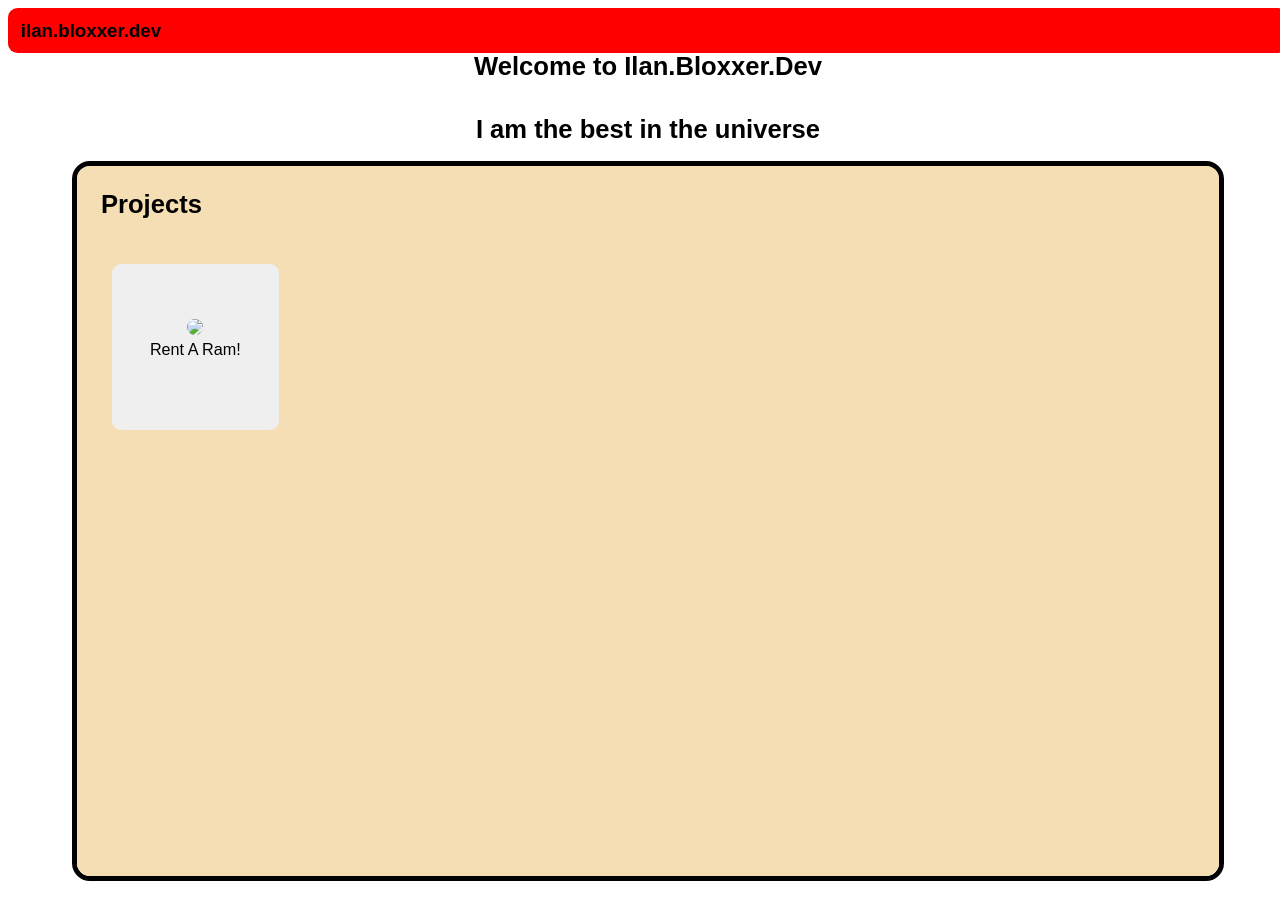
==== index.html @ 8800f4fe "Add heading about being the best in the universe Added a new heading to emphasize personal achieveme" ====
<!DOCTYPE html>
<html lang="en">
<head>
    <meta charset="UTF-8">
    <link href="global/styles.css" rel="stylesheet">
    <link rel="preload" href="https://www.dropbox.com/scl/fi/2azzhtiumtebfqt2hafgo/ginto.woff2?rlkey=vfr6d88f6ims1wxuuz9fotv9y&st=y3exmluo&raw=1%22" as="font" type="font/woff2" crossorigin="anonymous" nonce="">
    <script src="main.js" defer></script>
    <script src="https://ilan.bloxxer.dev/global/redirect.js"></script>
</head>
<body>
    <div id="Topbar">
        <h3 id="Title">ilan.bloxxer.dev</h1>
    </div>
    <div id="Content">
        <h1>Welcome to Ilan.Bloxxer.Dev</h1>
        <h1>I am the best in the universe</h1>
        <div id="Projects">
            <h1 id="ProjectsTitle">Projects</h1>

            <button onclick="location.href='https://ilan.bloxxer.dev/rent-a-ram'" class="Project">
                <img class="ContentIcon" src="https://ilan.bloxxer.dev/rent-a-ram/favicon.png">
                <p class="ContentName">Rent A Ram!</p>
            </button>
        </div>
    </div>
</body>
</html>
---- global/styles.css ----
#Topbar {
    position: fixed;
    display: flex;
    width: 100%;
    height: 5%;
    background-color: red;
    border-radius: 0.6rem;
    align-items: center;
}

#Title {
    margin-left: 1%;
}

#Content {
    position: absolute;
    display: flex;
    height: 100%;
    width: 100%;
    align-items: center;
    justify-content: center;
    flex-direction: column;
}

h1, h2, h3, p, div, button, body {
    font-family: "ginto", sans-serif;
}

h1 {
    font-size: 2vw;
}

#Projects {
    display: flex;
    border-radius: 2vh;
    background-color: wheat;
    border: black 5px solid;
    flex-wrap: wrap;
    justify-content: flex-start;
    align-items: flex-start;
    align-content: flex-start;
    overflow: auto;
    padding: 1%;
    box-sizing: border-box;
    scrollbar-width: none;
    width: 90%;
    height: 80%;
}

#ProjectsTitle {
    margin-top: 1%;
    margin-left: 1%;
    margin-right: 999%;
    margin-bottom: 2%;
}

.Project {
    aspect-ratio: 1 / 1;
    height: 13vw;
    width: 13vw;
    padding: 2%;
    margin: 2%;
    box-sizing: border-box;
    border-radius: 1vh;
    border: none;
    overflow: hidden;
}

.ContentIcon {
    width: 75%;
    border-radius: 1vh;
}

.ContentName {
    margin-top: 2%;
    font-size: 1.8vh;
}
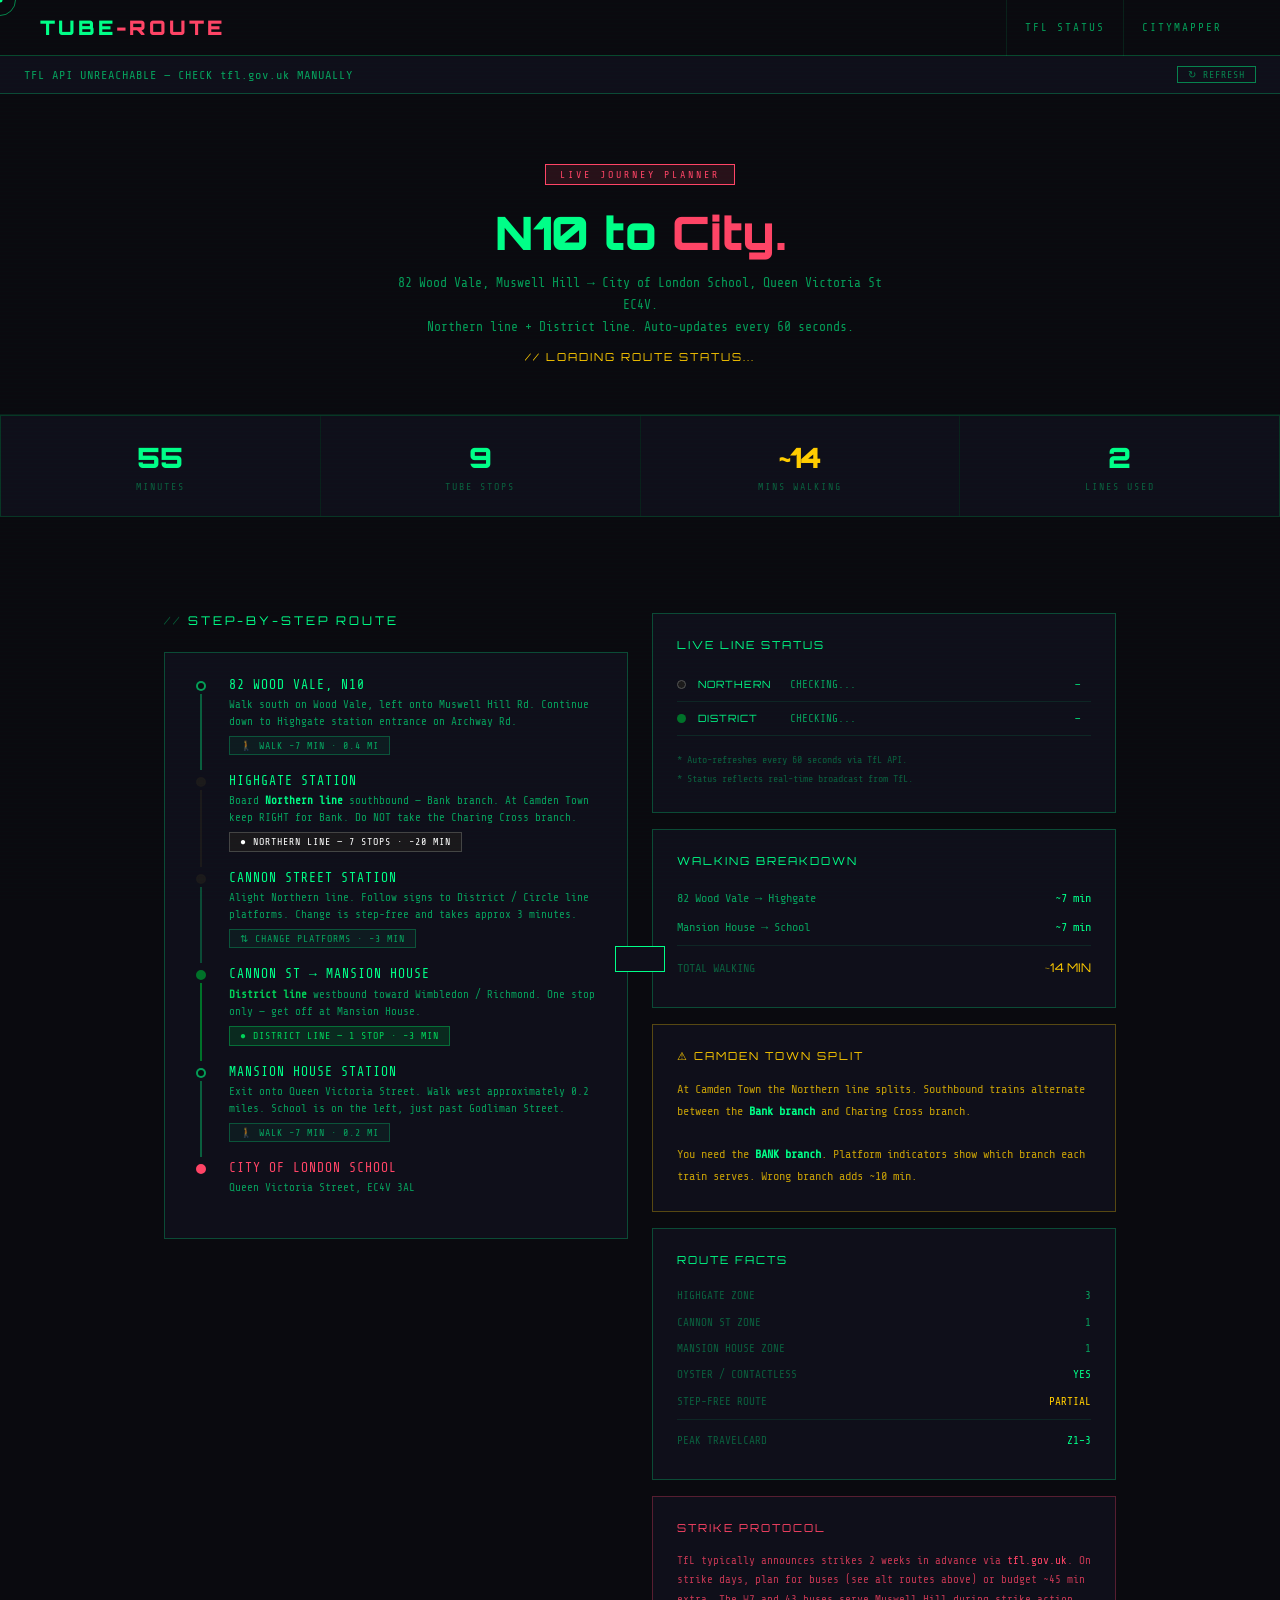
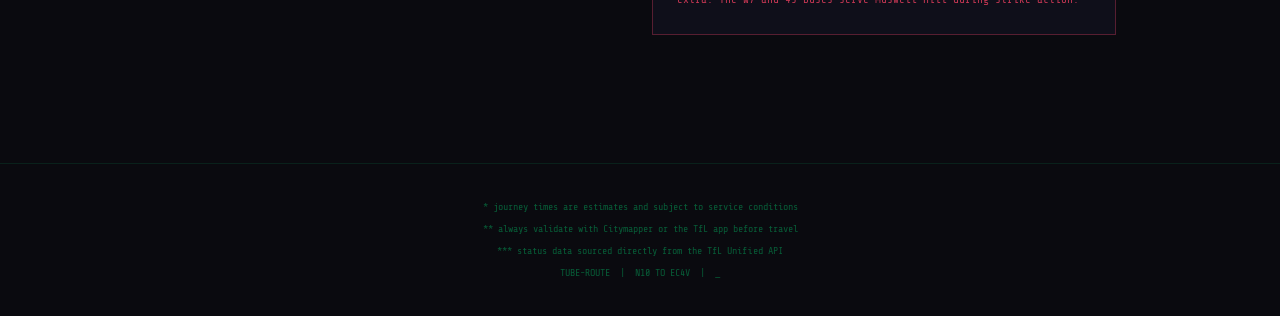
==== commit 9359ab6f: "Add files via upload" ====
--- a/index.html
+++ b/index.html
@@ -1,27 +1,317 @@
 <!DOCTYPE html>
 <html lang="en">
 <head>
-    <meta charset="UTF-8">
-    <link href="global/styles.css" rel="stylesheet">
-    <link rel="preload" href="https://www.dropbox.com/scl/fi/2azzhtiumtebfqt2hafgo/ginto.woff2?rlkey=vfr6d88f6ims1wxuuz9fotv9y&st=y3exmluo&raw=1%22" as="font" type="font/woff2" crossorigin="anonymous" nonce="">
-    <script src="main.js" defer></script>
-    <script src="https://ilan.bloxxer.dev/global/redirect.js"></script>
+  <meta charset="UTF-8">
+  <meta name="viewport" content="width=device-width, initial-scale=1.0">
+  <title>TUBE-ROUTE — N10 to City of London School</title>
+  <link rel="stylesheet" href="style.css">
 </head>
 <body>
-    <div id="Topbar">
-        <h3 id="Title">ilan.bloxxer.dev</h1>
+
+<div id="cursor-outer"></div>
+<div id="cursor-inner"></div>
+
+<!-- ── NAV ── -->
+<nav>
+  <span class="logo">TUBE<span>-ROUTE</span></span>
+  <div class="nav-right">
+    <a href="https://tfl.gov.uk/tube-dlr-overground/status/" target="_blank" rel="noopener">TFL STATUS</a>
+    <a href="https://citymapper.com" target="_blank" rel="noopener">CITYMAPPER</a>
+  </div>
+</nav>
+
+<!-- ── LIVE STATUS BAR ── -->
+<div class="status-bar loading" id="status-bar">
+  <span class="spinner" id="status-spinner"></span>
+  <span id="status-text">PINGING TFL SYSTEMS...</span>
+  <div class="bar-right">
+    <span id="last-updated"></span>
+    <button class="refresh-btn" onclick="fetchStatus()">↻ REFRESH</button>
+  </div>
+</div>
+
+<!-- ── HERO ── -->
+<div class="hero">
+  <div class="badge">LIVE JOURNEY PLANNER</div>
+  <h1>N10 to <span>City.</span></h1>
+  <p>82 Wood Vale, Muswell Hill → City of London School, Queen Victoria St EC4V.<br>
+     Northern line + District line. Auto-updates every 60 seconds.</p>
+  <div class="hero-sub" id="route-label">// LOADING ROUTE STATUS...</div>
+</div>
+
+<!-- ── METRICS ── -->
+<div class="metrics">
+  <div class="metric">
+    <div id="total-time">
+      <div class="metric-val">55</div>
+      <div class="metric-label">MINUTES</div>
     </div>
-    <div id="Content">
-        <h1>Welcome to Ilan.Bloxxer.Dev</h1>
-        <h1>I am the best in the universe</h1>
-        <div id="Projects">
-            <h1 id="ProjectsTitle">Projects</h1>
-
-            <button onclick="location.href='https://ilan.bloxxer.dev/rent-a-ram'" class="Project">
-                <img class="ContentIcon" src="https://ilan.bloxxer.dev/rent-a-ram/favicon.png">
-                <p class="ContentName">Rent A Ram!</p>
-            </button>
-        </div>
+  </div>
+  <div class="metric">
+    <div class="metric-val">9</div>
+    <div class="metric-label">TUBE STOPS</div>
+  </div>
+  <div class="metric">
+    <div class="metric-val yellow">~14</div>
+    <div class="metric-label">MINS WALKING</div>
+  </div>
+  <div class="metric">
+    <div class="metric-val">2</div>
+    <div class="metric-label">LINES USED</div>
+  </div>
+</div>
+
+<!-- ── MAIN CONTENT ── -->
+<div class="page-wide">
+
+  <div class="grid-2" style="margin-top:48px; align-items:start; gap:24px;">
+
+    <!-- ── LEFT: Journey steps ── -->
+    <div>
+      <div class="section-title" style="text-align:left; margin-bottom:24px;">STEP-BY-STEP ROUTE</div>
+
+      <div class="card">
+        <div class="journey">
+
+          <!-- 1: Start -->
+          <div class="step">
+            <div class="spine">
+              <div class="dot" style="border-color:var(--text-mid); background:var(--bg);"></div>
+              <div class="line" style="background:var(--text-dim);"></div>
+            </div>
+            <div class="step-body">
+              <div class="step-name">82 WOOD VALE, N10</div>
+              <div class="step-detail">Walk south on Wood Vale, left onto Muswell Hill Rd. Continue down to Highgate station entrance on Archway Rd.</div>
+              <span class="pill pill-walk">🚶 WALK ~7 MIN · 0.4 MI</span>
+            </div>
+          </div>
+
+          <!-- 2: Highgate -->
+          <div class="step">
+            <div class="spine">
+              <div class="dot" style="border-color:#1c1a1b; background:#1c1a1b;"></div>
+              <div class="line" style="background:#1c1a1b;"></div>
+            </div>
+            <div class="step-body">
+              <div class="step-name">
+                HIGHGATE STATION
+                <span class="pill pill-warn" id="northern-warn" style="display:none; margin-left:8px; vertical-align:middle;">
+                  ⚠ <span id="northern-warn-text"></span>
+                </span>
+              </div>
+              <div class="step-detail">
+                Board <strong style="color:var(--green);">Northern line</strong> southbound — Bank branch.
+                At Camden Town keep RIGHT for Bank. Do NOT take the Charing Cross branch.
+              </div>
+              <span class="pill pill-northern">● NORTHERN LINE — 7 STOPS · ~20 MIN</span>
+            </div>
+          </div>
+
+          <!-- 3: Cannon Street -->
+          <div class="step">
+            <div class="spine">
+              <div class="dot" style="border-color:#1c1a1b; background:#1c1a1b;"></div>
+              <div class="line" style="background:var(--border2);"></div>
+            </div>
+            <div class="step-body">
+              <div class="step-name">CANNON STREET STATION</div>
+              <div class="step-detail">
+                Alight Northern line. Follow signs to District / Circle line platforms.
+                Change is step-free and takes approx 3 minutes.
+              </div>
+              <span class="pill pill-walk">⇅ CHANGE PLATFORMS · ~3 MIN</span>
+            </div>
+          </div>
+
+          <!-- 4: District -->
+          <div class="step">
+            <div class="spine">
+              <div class="dot" style="border-color:#007229; background:#007229;"></div>
+              <div class="line" style="background:#007229;"></div>
+            </div>
+            <div class="step-body">
+              <div class="step-name">
+                CANNON ST → MANSION HOUSE
+                <span class="pill pill-warn" id="district-warn" style="display:none; margin-left:8px; vertical-align:middle;">
+                  ⚠ <span id="district-warn-text"></span>
+                </span>
+              </div>
+              <div class="step-detail">
+                <strong style="color:#00d45a;">District line</strong> westbound toward Wimbledon / Richmond.
+                One stop only — get off at Mansion House.
+              </div>
+              <span class="pill pill-district">● DISTRICT LINE — 1 STOP · ~3 MIN</span>
+            </div>
+          </div>
+
+          <!-- 5: Walk -->
+          <div class="step">
+            <div class="spine">
+              <div class="dot" style="border-color:var(--text-mid); background:var(--bg);"></div>
+              <div class="line" style="background:var(--text-dim);"></div>
+            </div>
+            <div class="step-body">
+              <div class="step-name">MANSION HOUSE STATION</div>
+              <div class="step-detail">
+                Exit onto Queen Victoria Street. Walk west approximately 0.2 miles.
+                School is on the left, just past Godliman Street.
+              </div>
+              <span class="pill pill-walk">🚶 WALK ~7 MIN · 0.2 MI</span>
+            </div>
+          </div>
+
+          <!-- 6: Destination -->
+          <div class="step">
+            <div class="spine">
+              <div class="dot" style="border-color:var(--red); background:var(--red);"></div>
+            </div>
+            <div class="step-body">
+              <div class="step-name" style="color:var(--red);">CITY OF LONDON SCHOOL</div>
+              <div class="step-detail">Queen Victoria Street, EC4V 3AL</div>
+            </div>
+          </div>
+
+        </div>
+      </div>
+
+      <!-- Disruption alt routes -->
+      <div class="alt-box" id="alt-box" style="margin-top:16px;">
+        <h3>⚠ DISRUPTION DETECTED — ALTERNATIVE ROUTES</h3>
+
+        <p id="alt-northern" style="display:none;">
+          <span class="hl-yellow">NORTHERN LINE AFFECTED //</span><br>
+          W7 bus from Muswell Hill Broadway → Finsbury Park, then bus 4 or 153 south toward Bank.
+          Total: ~75–90 min.
+        </p>
+
+        <p id="alt-district" style="display:none;">
+          <span class="hl-yellow">DISTRICT LINE AFFECTED //</span><br>
+          At Cannon Street, exit and walk west along Cannon St / Queen Victoria St directly to school.
+          Adds approx 5 minutes. No tube needed for this leg.
+        </p>
+
+        <p id="alt-both" style="display:none;">
+          <span class="hl-yellow">BOTH LINES AFFECTED //</span><br>
+          W7 bus to Finsbury Park → London Overground to Farringdon → walk 12 min to school.
+          Total: ~75 min. Alternatively: Uber/taxi ~£14–20 peak.
+        </p>
+
+        <div class="alt-divider"></div>
+        <p>Check <a href="https://tfl.gov.uk/tube-dlr-overground/status/" target="_blank" rel="noopener">tfl.gov.uk/status</a> for real-time service updates.</p>
+      </div>
     </div>
+
+    <!-- ── RIGHT: Status + info ── -->
+    <div style="display:flex; flex-direction:column; gap:16px;">
+
+      <!-- Live line status -->
+      <div class="card">
+        <div class="card-title">LIVE LINE STATUS</div>
+        <div class="line-row">
+          <div class="line-dot" style="background:#1c1a1b; border:1px solid #555;"></div>
+          <span class="line-name">NORTHERN</span>
+          <span class="line-msg" id="northern-msg">CHECKING...</span>
+          <span class="status" id="northern-badge">—</span>
+        </div>
+        <div class="line-row">
+          <div class="line-dot" style="background:#007229;"></div>
+          <span class="line-name">DISTRICT</span>
+          <span class="line-msg" id="district-msg">CHECKING...</span>
+          <span class="status" id="district-badge">—</span>
+        </div>
+        <div style="margin-top:14px; font-size:10px; color:var(--text-dim); line-height:1.9;">
+          * Auto-refreshes every 60 seconds via TfL API.<br>
+          * Status reflects real-time broadcast from TfL.
+        </div>
+      </div>
+
+      <!-- Walking breakdown -->
+      <div class="card">
+        <div class="card-title">WALKING BREAKDOWN</div>
+        <div style="font-size:12px; color:var(--text-mid); line-height:2.4;">
+          <div style="display:flex; justify-content:space-between;">
+            <span>82 Wood Vale → Highgate</span>
+            <span class="hl">~7 min</span>
+          </div>
+          <div style="display:flex; justify-content:space-between;">
+            <span>Mansion House → School</span>
+            <span class="hl">~7 min</span>
+          </div>
+          <div style="display:flex; justify-content:space-between; border-top:1px solid var(--border); padding-top:8px; margin-top:4px;">
+            <span class="dim">TOTAL WALKING</span>
+            <span class="hl-yellow mono">~14 MIN</span>
+          </div>
+        </div>
+      </div>
+
+      <!-- Camden Town warning -->
+      <div class="card" style="border-color:rgba(255,204,0,0.3);">
+        <div class="card-title" style="color:var(--yellow);">⚠ CAMDEN TOWN SPLIT</div>
+        <p style="font-size:12px; color:rgba(255,204,0,0.75); line-height:1.8;">
+          At Camden Town the Northern line splits. Southbound trains alternate between
+          the <strong style="color:var(--green);">Bank branch</strong> and Charing Cross branch.<br><br>
+          You need the <strong style="color:var(--green);">BANK branch</strong>.
+          Platform indicators show which branch each train serves.
+          Wrong branch adds ~10 min.
+        </p>
+      </div>
+
+      <!-- Quick facts -->
+      <div class="card">
+        <div class="card-title">ROUTE FACTS</div>
+        <div style="font-size:11px; color:var(--text-mid); line-height:2.4;">
+          <div style="display:flex; justify-content:space-between;">
+            <span class="dim">HIGHGATE ZONE</span>
+            <span>3</span>
+          </div>
+          <div style="display:flex; justify-content:space-between;">
+            <span class="dim">CANNON ST ZONE</span>
+            <span>1</span>
+          </div>
+          <div style="display:flex; justify-content:space-between;">
+            <span class="dim">MANSION HOUSE ZONE</span>
+            <span>1</span>
+          </div>
+          <div style="display:flex; justify-content:space-between;">
+            <span class="dim">OYSTER / CONTACTLESS</span>
+            <span class="hl">YES</span>
+          </div>
+          <div style="display:flex; justify-content:space-between;">
+            <span class="dim">STEP-FREE ROUTE</span>
+            <span class="hl-yellow">PARTIAL</span>
+          </div>
+          <div style="display:flex; justify-content:space-between; border-top:1px solid var(--border); padding-top:8px; margin-top:4px;">
+            <span class="dim">PEAK TRAVELCARD</span>
+            <span class="hl">Z1–3</span>
+          </div>
+        </div>
+      </div>
+
+      <!-- Strike note -->
+      <div class="card" style="border-color:rgba(255,68,102,0.3);">
+        <div class="card-title" style="color:var(--red);">STRIKE PROTOCOL</div>
+        <p style="font-size:11px; color:rgba(255,68,102,0.75); line-height:1.8;">
+          TfL typically announces strikes 2 weeks in advance via
+          <a href="https://tfl.gov.uk" style="color:var(--red);">tfl.gov.uk</a>.
+          On strike days, plan for buses (see alt routes above) or budget ~45 min extra.
+          The W7 and 43 buses serve Muswell Hill during strike action.
+        </p>
+      </div>
+
+    </div>
+  </div>
+
+</div>
+
+<!-- ── FOOTER ── -->
+<footer>
+  * journey times are estimates and subject to service conditions<br>
+  ** always validate with Citymapper or the TfL app before travel<br>
+  *** status data sourced directly from the TfL Unified API<br>
+  TUBE-ROUTE &nbsp;|&nbsp; N10 TO EC4V &nbsp;|&nbsp; <span class="blink">_</span>
+</footer>
+
+<div id="toast"></div>
+<script src="main.js"></script>
 </body>
 </html>
--- a/style.css
+++ b/style.css
@@ -0,0 +1,296 @@
+@import url('https://fonts.googleapis.com/css2?family=Orbitron:wght@400;700;900&family=Share+Tech+Mono&display=swap');
+
+*, *::before, *::after { box-sizing: border-box; margin: 0; padding: 0; }
+
+:root {
+  --green:      #00ff88;
+  --red:        #ff4466;
+  --yellow:     #ffcc00;
+  --blue:       #0066ff;
+  --bg:         #0a0a0f;
+  --bg2:        #0f0f1a;
+  --bg3:        #14141f;
+  --border:     #00ff8818;
+  --border2:    #00ff8840;
+  --text-dim:   #00ff8855;
+  --text-mid:   #00ff8899;
+}
+
+/* ── Reset & base ── */
+body {
+  font-family: 'Share Tech Mono', monospace;
+  background: var(--bg);
+  color: var(--green);
+  min-height: 100vh;
+}
+a { color: inherit; text-decoration: none; }
+
+/* ── Scanlines overlay ── */
+body::before {
+  content: '';
+  pointer-events: none;
+  position: fixed;
+  inset: 0;
+  background: repeating-linear-gradient(
+    to bottom,
+    transparent 0px, transparent 3px,
+    rgba(0,255,136,0.012) 3px, rgba(0,255,136,0.012) 4px
+  );
+  z-index: 9000;
+}
+
+/* ── Custom cursor ── */
+*, *::before, *::after { cursor: none !important; }
+
+#cursor-outer {
+  position: fixed; pointer-events: none; z-index: 99999;
+  width: 32px; height: 32px;
+  border: 1px solid rgba(0,255,136,0.5);
+  border-radius: 50%;
+  transform: translate(-50%, -50%);
+  transition: width 0.2s, height 0.2s, border-color 0.2s, background 0.2s;
+}
+#cursor-inner {
+  position: fixed; pointer-events: none; z-index: 99999;
+  width: 5px; height: 5px;
+  background: var(--green);
+  border-radius: 50%;
+  transform: translate(-50%, -50%);
+  transition: width 0.15s, height 0.15s, background 0.15s;
+}
+body.cursor-hover #cursor-outer {
+  width: 44px; height: 44px;
+  border-color: rgba(0,255,136,0.8);
+  background: rgba(0,255,136,0.06);
+}
+body.cursor-hover #cursor-inner { width: 6px; height: 6px; background: #00ffaa; }
+body.cursor-text #cursor-outer  { width: 3px; height: 28px; border-radius: 2px; border-color: rgba(0,255,136,0.7); }
+body.cursor-text #cursor-inner  { opacity: 0; }
+
+/* ── Nav ── */
+nav {
+  background: var(--bg);
+  border-bottom: 1px solid var(--border2);
+  padding: 0 40px;
+  display: flex;
+  align-items: center;
+  justify-content: space-between;
+  height: 56px;
+  position: sticky;
+  top: 0;
+  z-index: 100;
+}
+.logo { font-family: 'Orbitron', monospace; font-size: 20px; font-weight: 900; letter-spacing: 3px; }
+.logo span { color: var(--red); }
+.nav-right { display: flex; align-items: center; }
+.nav-right a {
+  font-size: 11px;
+  letter-spacing: 2px;
+  color: var(--text-mid);
+  padding: 0 18px;
+  height: 56px;
+  display: flex;
+  align-items: center;
+  border-left: 1px solid var(--border);
+  transition: color 0.15s, background 0.15s;
+}
+.nav-right a:hover { color: var(--green); background: rgba(0,255,136,0.05); }
+
+/* ── Hero ── */
+.hero {
+  text-align: center;
+  padding: 70px 40px 50px;
+  border-bottom: 1px solid var(--border);
+}
+.badge {
+  display: inline-block;
+  background: rgba(255,68,102,0.12);
+  border: 1px solid var(--red);
+  color: var(--red);
+  font-size: 10px;
+  letter-spacing: 3px;
+  padding: 4px 14px;
+  margin-bottom: 22px;
+}
+.hero h1 { font-family: 'Orbitron', monospace; font-size: 46px; font-weight: 900; line-height: 1.1; margin-bottom: 14px; }
+.hero h1 span { color: var(--red); }
+.hero p { font-size: 13px; color: var(--text-mid); max-width: 520px; margin: 0 auto; line-height: 1.7; }
+.hero-sub { font-family: 'Orbitron', monospace; font-size: 11px; color: var(--yellow); margin-top: 12px; letter-spacing: 2px; }
+
+/* ── Metrics strip ── */
+.metrics {
+  display: grid;
+  grid-template-columns: repeat(auto-fit, minmax(160px, 1fr));
+  gap: 1px;
+  background: var(--border);
+  border: 1px solid var(--border);
+}
+.metric { background: var(--bg2); padding: 24px 20px; text-align: center; }
+.metric-val { font-family: 'Orbitron', monospace; font-size: 28px; font-weight: 900; }
+.metric-val.red    { color: var(--red); }
+.metric-val.yellow { color: var(--yellow); }
+.metric-val.blue   { color: var(--blue); }
+.metric-label { font-size: 10px; letter-spacing: 2px; color: var(--text-dim); margin-top: 6px; }
+
+/* ── Layout ── */
+.page      { max-width: 760px;  margin: 0 auto; padding: 48px 24px; }
+.page-wide { max-width: 1000px; margin: 0 auto; padding: 48px 24px; }
+
+/* ── Section titles ── */
+.section-title {
+  font-family: 'Orbitron', monospace;
+  font-size: 12px; letter-spacing: 3px;
+  text-align: center; margin-bottom: 32px;
+}
+.section-title::before { content: '// '; color: var(--text-dim); }
+
+/* ── Cards ── */
+.card { background: var(--bg2); border: 1px solid var(--border2); padding: 24px; }
+.card-title { font-family: 'Orbitron', monospace; font-size: 11px; letter-spacing: 2px; margin-bottom: 16px; }
+
+/* ── Grid helpers ── */
+.grid-2 { display: grid; grid-template-columns: 1fr 1fr; gap: 16px; }
+.grid-3 { display: grid; grid-template-columns: repeat(3,1fr); gap: 16px; }
+
+/* ── Status badges ── */
+.status { font-size: 10px; letter-spacing: 1px; padding: 3px 10px; }
+.status-ok      { background: rgba(0,255,136,0.15); color: var(--green); border: 1px solid var(--border2); }
+.status-warn    { background: rgba(255,204,0,0.1);  color: var(--yellow); border: 1px solid rgba(255,204,0,0.3); }
+.status-err     { background: rgba(255,68,102,0.1); color: var(--red);    border: 1px solid rgba(255,68,102,0.3); }
+
+/* ── Line colour pills ── */
+.pill {
+  display: inline-flex; align-items: center; gap: 5px;
+  font-size: 10px; font-weight: 500; letter-spacing: 1px;
+  padding: 3px 10px; margin-top: 6px;
+}
+.pill-northern { background: rgba(28,26,27,0.9); color: #fff; border: 1px solid #444; }
+.pill-district { background: rgba(0,107,43,0.3);  color: #00d45a; border: 1px solid rgba(0,212,90,0.4); }
+.pill-walk     { background: rgba(0,255,136,0.05); color: var(--text-mid); border: 1px solid var(--border2); }
+
+/* ── Journey spine ── */
+.journey { display: flex; flex-direction: column; }
+.step    { display: flex; gap: 16px; }
+.spine   { display: flex; flex-direction: column; align-items: center; min-width: 24px; }
+.dot     { width: 10px; height: 10px; border-radius: 50%; border: 2px solid; flex-shrink: 0; margin-top: 4px; }
+.line    { width: 2px; flex: 1; min-height: 16px; margin: 3px 0; }
+.step-body { padding-bottom: 18px; flex: 1; }
+.step-name   { font-size: 13px; font-weight: 500; color: var(--green); letter-spacing: 1px; }
+.step-detail { font-size: 11px; color: var(--text-mid); margin-top: 4px; line-height: 1.55; }
+
+/* ── Live status bar ── */
+.status-bar {
+  display: flex; align-items: center; gap: 10px;
+  padding: 10px 24px; font-size: 12px; font-weight: 500;
+  letter-spacing: 1px; border-bottom: 1px solid var(--border2);
+  transition: background 0.3s, color 0.3s;
+}
+.status-bar.ok      { background: rgba(0,255,136,0.06); color: var(--green); }
+.status-bar.warn    { background: rgba(255,204,0,0.06);  color: var(--yellow); border-color: rgba(255,204,0,0.3); }
+.status-bar.err     { background: rgba(255,68,102,0.06); color: var(--red);    border-color: rgba(255,68,102,0.3); }
+.status-bar.loading { background: var(--bg2); color: var(--text-mid); }
+.bar-right { margin-left: auto; display: flex; align-items: center; gap: 10px; font-size: 10px; opacity: 0.8; }
+
+/* ── Refresh button ── */
+.refresh-btn {
+  background: none;
+  border: 1px solid currentColor;
+  border-radius: 0;
+  padding: 2px 10px;
+  font-size: 10px;
+  letter-spacing: 1px;
+  cursor: pointer;
+  color: inherit;
+  font-family: 'Share Tech Mono', monospace;
+  transition: background 0.15s;
+}
+.refresh-btn:hover { background: rgba(0,255,136,0.08); }
+
+/* ── Alt route box ── */
+.alt-box {
+  background: rgba(255,204,0,0.04);
+  border: 1px solid rgba(255,204,0,0.3);
+  padding: 20px 24px;
+  display: none;
+}
+.alt-box.visible { display: block; }
+.alt-box h3 { font-family: 'Orbitron', monospace; font-size: 11px; letter-spacing: 2px; color: var(--yellow); margin-bottom: 12px; }
+.alt-box p  { font-size: 11px; color: rgba(255,204,0,0.75); line-height: 1.8; margin-top: 6px; }
+.alt-box a  { color: var(--yellow); text-decoration: underline; }
+.alt-divider { border: none; border-top: 1px solid rgba(255,204,0,0.15); margin: 12px 0; }
+
+/* ── Line status rows ── */
+.line-row { display: flex; align-items: center; gap: 12px; font-size: 12px; padding: 8px 0; border-bottom: 1px solid var(--border); }
+.line-row:last-child { border-bottom: none; }
+.line-dot  { width: 9px; height: 9px; border-radius: 50%; flex-shrink: 0; }
+.line-name { font-family: 'Orbitron', monospace; font-size: 10px; letter-spacing: 1px; min-width: 80px; color: var(--green); }
+.line-msg  { font-size: 11px; color: var(--text-mid); flex: 1; }
+
+/* ── Buttons ── */
+.btn {
+  font-family: 'Share Tech Mono', monospace;
+  font-size: 12px; letter-spacing: 2px;
+  padding: 12px 28px;
+  border: 1px solid var(--green);
+  background: transparent; color: var(--green);
+  cursor: pointer;
+  transition: background 0.15s, transform 0.1s;
+  display: inline-block;
+}
+.btn:hover  { background: rgba(0,255,136,0.1); }
+.btn:active { transform: scale(0.98); }
+.btn-primary { background: var(--green); color: var(--bg); font-family: 'Orbitron', monospace; font-weight: 700; }
+.btn-primary:hover { background: #00ffaa; color: var(--bg); }
+.btn-block { display: block; width: 100%; text-align: center; }
+
+/* ── Toast ── */
+#toast {
+  position: fixed; bottom: 28px; left: 50%;
+  transform: translateX(-50%) translateY(100px);
+  background: var(--bg2); border: 1px solid var(--green);
+  color: var(--green); font-size: 12px; padding: 12px 24px;
+  letter-spacing: 1px; transition: transform 0.3s ease;
+  z-index: 9999; white-space: nowrap; pointer-events: none;
+}
+#toast.show { transform: translateX(-50%) translateY(0); }
+
+/* ── Spinner ── */
+.spinner {
+  display: inline-block; width: 12px; height: 12px;
+  border: 2px solid currentColor; border-top-color: transparent;
+  border-radius: 50%; animation: spin 0.7s linear infinite; flex-shrink: 0;
+}
+@keyframes spin { to { transform: rotate(360deg); } }
+
+/* ── Misc ── */
+.blink { animation: blink 1.2s step-end infinite; }
+@keyframes blink { 50% { opacity: 0; } }
+.divider { border: none; border-top: 1px solid var(--border); margin: 24px 0; }
+.hl        { color: var(--green); }
+.hl-red    { color: var(--red); }
+.hl-yellow { color: var(--yellow); }
+.dim       { color: var(--text-dim); }
+.mid       { color: var(--text-mid); }
+.mono      { font-family: 'Orbitron', monospace; }
+
+/* ── Footer ── */
+footer {
+  border-top: 1px solid var(--border);
+  padding: 32px 40px;
+  text-align: center;
+  font-size: 10px;
+  color: var(--text-dim);
+  line-height: 2.2;
+  margin-top: 80px;
+}
+
+/* ── Responsive ── */
+@media (max-width: 640px) {
+  .grid-2, .grid-3 { grid-template-columns: 1fr; }
+  nav { padding: 0 16px; }
+  .nav-right a { padding: 0 10px; font-size: 9px; }
+  .hero h1 { font-size: 28px; }
+  .hero { padding: 40px 20px 30px; }
+  .metrics { grid-template-columns: 1fr 1fr; }
+  .page, .page-wide { padding: 32px 16px; }
+}
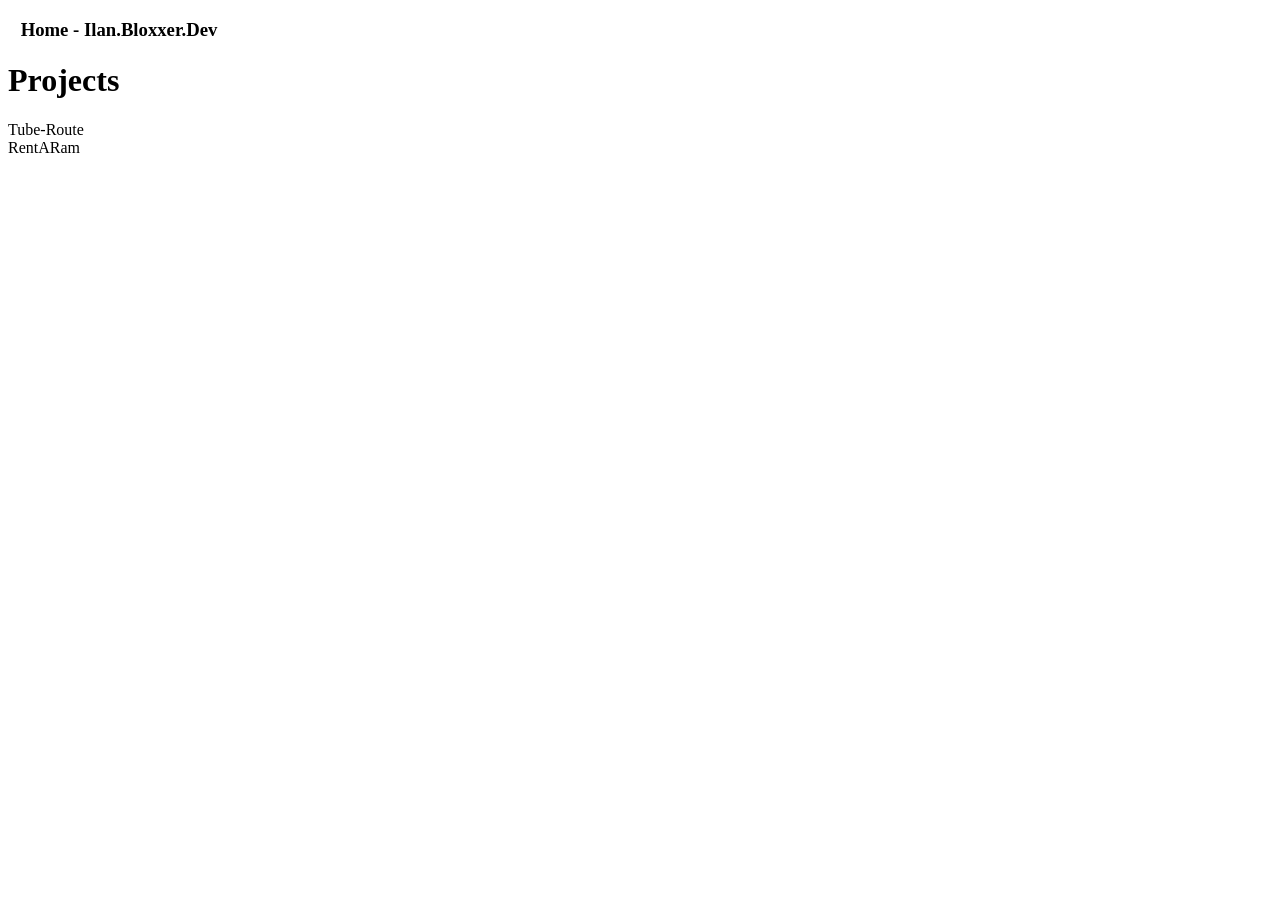
==== commit 66015e9f: "Add initial index.html file with project links" ====
--- a/index.html
+++ b/index.html
@@ -1,317 +1,34 @@
 <!DOCTYPE html>
+
 <html lang="en">
 <head>
-  <meta charset="UTF-8">
-  <meta name="viewport" content="width=device-width, initial-scale=1.0">
-  <title>TUBE-ROUTE — N10 to City of London School</title>
-  <link rel="stylesheet" href="style.css">
+    <meta charset="UTF-8">
+    <meta name="viewport" content="width=device-width, initial-scale=1.0">
+
+    <meta name="Description" content="Ilan.Bloxxer.Dev: Ilan is the best!">
+
+    <script src="main.js" defer></script>
+    <link href="styles.css" rel="stylesheet">
+
+    <link href="https://api.fontshare.com/v2/css?f[]=satoshi@1&display=swap" rel="stylesheet"> 
+
+    <title>Ilan.Bloxxer.Dev</title>
 </head>
 <body>
-
-<div id="cursor-outer"></div>
-<div id="cursor-inner"></div>
-
-<!-- ── NAV ── -->
-<nav>
-  <span class="logo">TUBE<span>-ROUTE</span></span>
-  <div class="nav-right">
-    <a href="https://tfl.gov.uk/tube-dlr-overground/status/" target="_blank" rel="noopener">TFL STATUS</a>
-    <a href="https://citymapper.com" target="_blank" rel="noopener">CITYMAPPER</a>
-  </div>
-</nav>
-
-<!-- ── LIVE STATUS BAR ── -->
-<div class="status-bar loading" id="status-bar">
-  <span class="spinner" id="status-spinner"></span>
-  <span id="status-text">PINGING TFL SYSTEMS...</span>
-  <div class="bar-right">
-    <span id="last-updated"></span>
-    <button class="refresh-btn" onclick="fetchStatus()">↻ REFRESH</button>
-  </div>
-</div>
-
-<!-- ── HERO ── -->
-<div class="hero">
-  <div class="badge">LIVE JOURNEY PLANNER</div>
-  <h1>N10 to <span>City.</span></h1>
-  <p>82 Wood Vale, Muswell Hill → City of London School, Queen Victoria St EC4V.<br>
-     Northern line + District line. Auto-updates every 60 seconds.</p>
-  <div class="hero-sub" id="route-label">// LOADING ROUTE STATUS...</div>
-</div>
-
-<!-- ── METRICS ── -->
-<div class="metrics">
-  <div class="metric">
-    <div id="total-time">
-      <div class="metric-val">55</div>
-      <div class="metric-label">MINUTES</div>
+    <h3 class="Text" id="Title">Home - Ilan.Bloxxer.Dev</h1>
+    <div id="CenterContent">
+        <h1 class="Text Infipad" id="ProjectsTitle">Projects</h1>
+        <div id="ProjectsContainer" class="Text">
+            
+            <div class="Project Text" title="Plan Any Tube Journey!" onclick="location.href='https://ilan.Bloxxer.dev/tube-route?accepted=true'">
+                Tube-Route
+            </div>
+            
+            <div class="Project Text" title="A funny parody site, made to show what the effects of rising RAM prices will be." onclick="location.href='https://ilan.Bloxxer.dev/rent-a-ram?accepted=true'">
+                RentARam
+                <h1 class="wip"></h1>
+            </div>
+        </div>
     </div>
-  </div>
-  <div class="metric">
-    <div class="metric-val">9</div>
-    <div class="metric-label">TUBE STOPS</div>
-  </div>
-  <div class="metric">
-    <div class="metric-val yellow">~14</div>
-    <div class="metric-label">MINS WALKING</div>
-  </div>
-  <div class="metric">
-    <div class="metric-val">2</div>
-    <div class="metric-label">LINES USED</div>
-  </div>
-</div>
-
-<!-- ── MAIN CONTENT ── -->
-<div class="page-wide">
-
-  <div class="grid-2" style="margin-top:48px; align-items:start; gap:24px;">
-
-    <!-- ── LEFT: Journey steps ── -->
-    <div>
-      <div class="section-title" style="text-align:left; margin-bottom:24px;">STEP-BY-STEP ROUTE</div>
-
-      <div class="card">
-        <div class="journey">
-
-          <!-- 1: Start -->
-          <div class="step">
-            <div class="spine">
-              <div class="dot" style="border-color:var(--text-mid); background:var(--bg);"></div>
-              <div class="line" style="background:var(--text-dim);"></div>
-            </div>
-            <div class="step-body">
-              <div class="step-name">82 WOOD VALE, N10</div>
-              <div class="step-detail">Walk south on Wood Vale, left onto Muswell Hill Rd. Continue down to Highgate station entrance on Archway Rd.</div>
-              <span class="pill pill-walk">🚶 WALK ~7 MIN · 0.4 MI</span>
-            </div>
-          </div>
-
-          <!-- 2: Highgate -->
-          <div class="step">
-            <div class="spine">
-              <div class="dot" style="border-color:#1c1a1b; background:#1c1a1b;"></div>
-              <div class="line" style="background:#1c1a1b;"></div>
-            </div>
-            <div class="step-body">
-              <div class="step-name">
-                HIGHGATE STATION
-                <span class="pill pill-warn" id="northern-warn" style="display:none; margin-left:8px; vertical-align:middle;">
-                  ⚠ <span id="northern-warn-text"></span>
-                </span>
-              </div>
-              <div class="step-detail">
-                Board <strong style="color:var(--green);">Northern line</strong> southbound — Bank branch.
-                At Camden Town keep RIGHT for Bank. Do NOT take the Charing Cross branch.
-              </div>
-              <span class="pill pill-northern">● NORTHERN LINE — 7 STOPS · ~20 MIN</span>
-            </div>
-          </div>
-
-          <!-- 3: Cannon Street -->
-          <div class="step">
-            <div class="spine">
-              <div class="dot" style="border-color:#1c1a1b; background:#1c1a1b;"></div>
-              <div class="line" style="background:var(--border2);"></div>
-            </div>
-            <div class="step-body">
-              <div class="step-name">CANNON STREET STATION</div>
-              <div class="step-detail">
-                Alight Northern line. Follow signs to District / Circle line platforms.
-                Change is step-free and takes approx 3 minutes.
-              </div>
-              <span class="pill pill-walk">⇅ CHANGE PLATFORMS · ~3 MIN</span>
-            </div>
-          </div>
-
-          <!-- 4: District -->
-          <div class="step">
-            <div class="spine">
-              <div class="dot" style="border-color:#007229; background:#007229;"></div>
-              <div class="line" style="background:#007229;"></div>
-            </div>
-            <div class="step-body">
-              <div class="step-name">
-                CANNON ST → MANSION HOUSE
-                <span class="pill pill-warn" id="district-warn" style="display:none; margin-left:8px; vertical-align:middle;">
-                  ⚠ <span id="district-warn-text"></span>
-                </span>
-              </div>
-              <div class="step-detail">
-                <strong style="color:#00d45a;">District line</strong> westbound toward Wimbledon / Richmond.
-                One stop only — get off at Mansion House.
-              </div>
-              <span class="pill pill-district">● DISTRICT LINE — 1 STOP · ~3 MIN</span>
-            </div>
-          </div>
-
-          <!-- 5: Walk -->
-          <div class="step">
-            <div class="spine">
-              <div class="dot" style="border-color:var(--text-mid); background:var(--bg);"></div>
-              <div class="line" style="background:var(--text-dim);"></div>
-            </div>
-            <div class="step-body">
-              <div class="step-name">MANSION HOUSE STATION</div>
-              <div class="step-detail">
-                Exit onto Queen Victoria Street. Walk west approximately 0.2 miles.
-                School is on the left, just past Godliman Street.
-              </div>
-              <span class="pill pill-walk">🚶 WALK ~7 MIN · 0.2 MI</span>
-            </div>
-          </div>
-
-          <!-- 6: Destination -->
-          <div class="step">
-            <div class="spine">
-              <div class="dot" style="border-color:var(--red); background:var(--red);"></div>
-            </div>
-            <div class="step-body">
-              <div class="step-name" style="color:var(--red);">CITY OF LONDON SCHOOL</div>
-              <div class="step-detail">Queen Victoria Street, EC4V 3AL</div>
-            </div>
-          </div>
-
-        </div>
-      </div>
-
-      <!-- Disruption alt routes -->
-      <div class="alt-box" id="alt-box" style="margin-top:16px;">
-        <h3>⚠ DISRUPTION DETECTED — ALTERNATIVE ROUTES</h3>
-
-        <p id="alt-northern" style="display:none;">
-          <span class="hl-yellow">NORTHERN LINE AFFECTED //</span><br>
-          W7 bus from Muswell Hill Broadway → Finsbury Park, then bus 4 or 153 south toward Bank.
-          Total: ~75–90 min.
-        </p>
-
-        <p id="alt-district" style="display:none;">
-          <span class="hl-yellow">DISTRICT LINE AFFECTED //</span><br>
-          At Cannon Street, exit and walk west along Cannon St / Queen Victoria St directly to school.
-          Adds approx 5 minutes. No tube needed for this leg.
-        </p>
-
-        <p id="alt-both" style="display:none;">
-          <span class="hl-yellow">BOTH LINES AFFECTED //</span><br>
-          W7 bus to Finsbury Park → London Overground to Farringdon → walk 12 min to school.
-          Total: ~75 min. Alternatively: Uber/taxi ~£14–20 peak.
-        </p>
-
-        <div class="alt-divider"></div>
-        <p>Check <a href="https://tfl.gov.uk/tube-dlr-overground/status/" target="_blank" rel="noopener">tfl.gov.uk/status</a> for real-time service updates.</p>
-      </div>
-    </div>
-
-    <!-- ── RIGHT: Status + info ── -->
-    <div style="display:flex; flex-direction:column; gap:16px;">
-
-      <!-- Live line status -->
-      <div class="card">
-        <div class="card-title">LIVE LINE STATUS</div>
-        <div class="line-row">
-          <div class="line-dot" style="background:#1c1a1b; border:1px solid #555;"></div>
-          <span class="line-name">NORTHERN</span>
-          <span class="line-msg" id="northern-msg">CHECKING...</span>
-          <span class="status" id="northern-badge">—</span>
-        </div>
-        <div class="line-row">
-          <div class="line-dot" style="background:#007229;"></div>
-          <span class="line-name">DISTRICT</span>
-          <span class="line-msg" id="district-msg">CHECKING...</span>
-          <span class="status" id="district-badge">—</span>
-        </div>
-        <div style="margin-top:14px; font-size:10px; color:var(--text-dim); line-height:1.9;">
-          * Auto-refreshes every 60 seconds via TfL API.<br>
-          * Status reflects real-time broadcast from TfL.
-        </div>
-      </div>
-
-      <!-- Walking breakdown -->
-      <div class="card">
-        <div class="card-title">WALKING BREAKDOWN</div>
-        <div style="font-size:12px; color:var(--text-mid); line-height:2.4;">
-          <div style="display:flex; justify-content:space-between;">
-            <span>82 Wood Vale → Highgate</span>
-            <span class="hl">~7 min</span>
-          </div>
-          <div style="display:flex; justify-content:space-between;">
-            <span>Mansion House → School</span>
-            <span class="hl">~7 min</span>
-          </div>
-          <div style="display:flex; justify-content:space-between; border-top:1px solid var(--border); padding-top:8px; margin-top:4px;">
-            <span class="dim">TOTAL WALKING</span>
-            <span class="hl-yellow mono">~14 MIN</span>
-          </div>
-        </div>
-      </div>
-
-      <!-- Camden Town warning -->
-      <div class="card" style="border-color:rgba(255,204,0,0.3);">
-        <div class="card-title" style="color:var(--yellow);">⚠ CAMDEN TOWN SPLIT</div>
-        <p style="font-size:12px; color:rgba(255,204,0,0.75); line-height:1.8;">
-          At Camden Town the Northern line splits. Southbound trains alternate between
-          the <strong style="color:var(--green);">Bank branch</strong> and Charing Cross branch.<br><br>
-          You need the <strong style="color:var(--green);">BANK branch</strong>.
-          Platform indicators show which branch each train serves.
-          Wrong branch adds ~10 min.
-        </p>
-      </div>
-
-      <!-- Quick facts -->
-      <div class="card">
-        <div class="card-title">ROUTE FACTS</div>
-        <div style="font-size:11px; color:var(--text-mid); line-height:2.4;">
-          <div style="display:flex; justify-content:space-between;">
-            <span class="dim">HIGHGATE ZONE</span>
-            <span>3</span>
-          </div>
-          <div style="display:flex; justify-content:space-between;">
-            <span class="dim">CANNON ST ZONE</span>
-            <span>1</span>
-          </div>
-          <div style="display:flex; justify-content:space-between;">
-            <span class="dim">MANSION HOUSE ZONE</span>
-            <span>1</span>
-          </div>
-          <div style="display:flex; justify-content:space-between;">
-            <span class="dim">OYSTER / CONTACTLESS</span>
-            <span class="hl">YES</span>
-          </div>
-          <div style="display:flex; justify-content:space-between;">
-            <span class="dim">STEP-FREE ROUTE</span>
-            <span class="hl-yellow">PARTIAL</span>
-          </div>
-          <div style="display:flex; justify-content:space-between; border-top:1px solid var(--border); padding-top:8px; margin-top:4px;">
-            <span class="dim">PEAK TRAVELCARD</span>
-            <span class="hl">Z1–3</span>
-          </div>
-        </div>
-      </div>
-
-      <!-- Strike note -->
-      <div class="card" style="border-color:rgba(255,68,102,0.3);">
-        <div class="card-title" style="color:var(--red);">STRIKE PROTOCOL</div>
-        <p style="font-size:11px; color:rgba(255,68,102,0.75); line-height:1.8;">
-          TfL typically announces strikes 2 weeks in advance via
-          <a href="https://tfl.gov.uk" style="color:var(--red);">tfl.gov.uk</a>.
-          On strike days, plan for buses (see alt routes above) or budget ~45 min extra.
-          The W7 and 43 buses serve Muswell Hill during strike action.
-        </p>
-      </div>
-
-    </div>
-  </div>
-
-</div>
-
-<!-- ── FOOTER ── -->
-<footer>
-  * journey times are estimates and subject to service conditions<br>
-  ** always validate with Citymapper or the TfL app before travel<br>
-  *** status data sourced directly from the TfL Unified API<br>
-  TUBE-ROUTE &nbsp;|&nbsp; N10 TO EC4V &nbsp;|&nbsp; <span class="blink">_</span>
-</footer>
-
-<div id="toast"></div>
-<script src="main.js"></script>
 </body>
 </html>
--- a/styles.css
+++ b/styles.css
@@ -0,0 +1,22 @@
+#Topbar {
+    position: fixed;
+    display: flex;
+    width: 100%;
+    height: 5%;
+    background-color: red;
+    border-radius: 0.6rem;
+    align-items: center;
+}
+
+#Title {
+    margin-left: 1%;
+}
+
+#Content {
+    position: absolute;
+    display: flex;
+    height: 100%;
+    width: 100%;
+    align-items: center;
+    justify-content: center;
+}
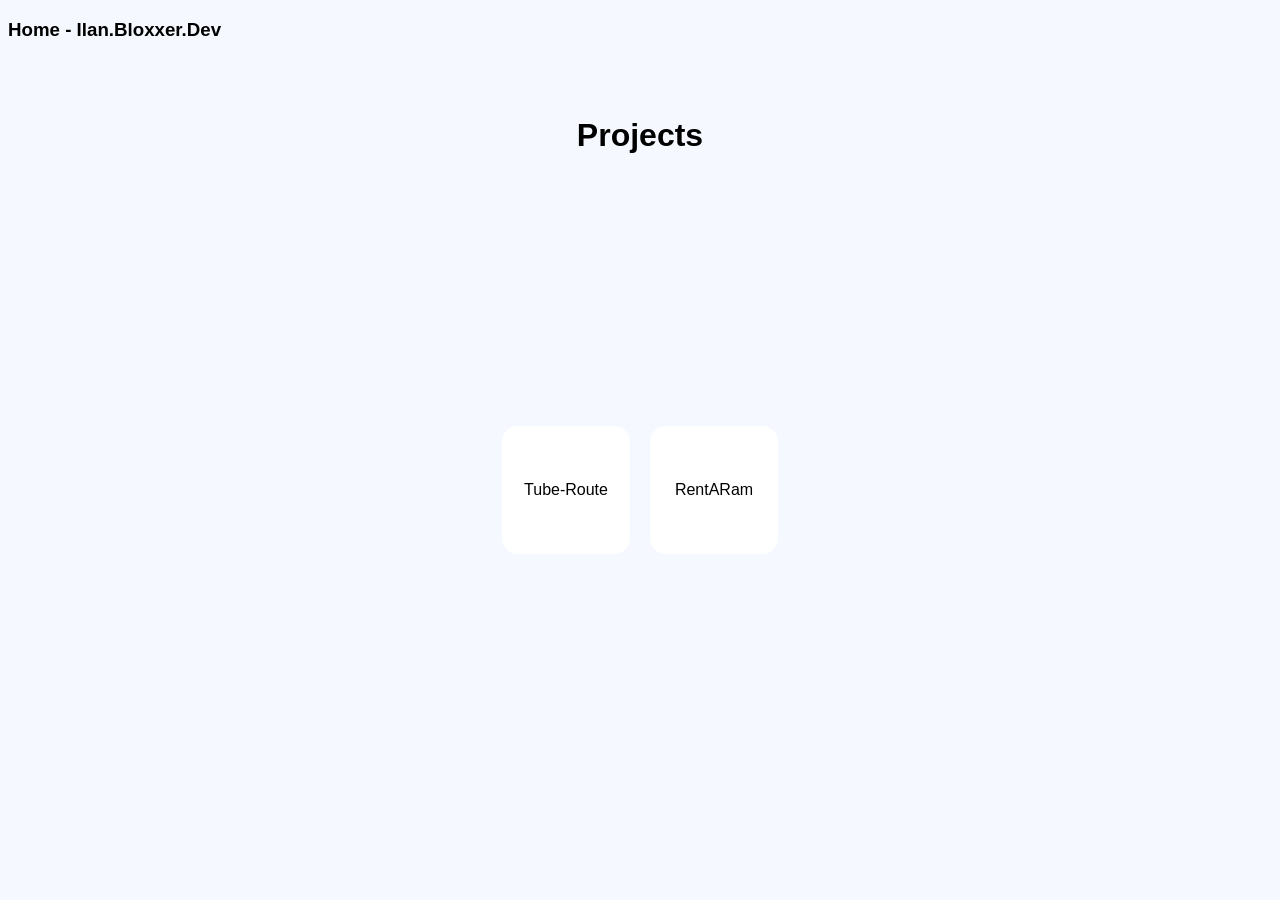
==== commit 9b76d9f9: "Remove empty h1 tag from RentARam section Removed empty h1 tag from RentARam project section." ====
--- a/index.html
+++ b/index.html
@@ -26,7 +26,6 @@
             
             <div class="Project Text" title="A funny parody site, made to show what the effects of rising RAM prices will be." onclick="location.href='https://ilan.Bloxxer.dev/rent-a-ram?accepted=true'">
                 RentARam
-                <h1 class="wip"></h1>
             </div>
         </div>
     </div>
--- a/styles.css
+++ b/styles.css
@@ -1,22 +1,120 @@
-#Topbar {
-    position: fixed;
-    display: flex;
-    width: 100%;
-    height: 5%;
-    background-color: red;
-    border-radius: 0.6rem;
-    align-items: center;
+:root {
+    --background-color: hsl(215, 100%, 98%);
+    --font-family: 'Satoshi', sans-serif;
+    --hint-colour: hsl(0, 0%, 69%);
+    --item-background: hsl(0, 0%, 100%);
+    --hover-colour: hsl(0, 0%, 96%);
+    --select-colour: hsl(0, 0%, 92%);
 }
 
-#Title {
-    margin-left: 1%;
+.Text {
+    font-family: var(--font-family);
 }
 
-#Content {
-    position: absolute;
+.Hint {
+    color: var(--hint-colour);
+}
+
+.InputBox {
+    scale: 1.5;
+    border: none;
+    border-radius: 0.4rem;
+    background-color: var(--item-background);
+    transition: 0.3s;
+}
+
+.InputBox:hover {
+    background-color: var(--hover-colour);
+}
+
+.InputBox:focus {
+    outline: none;
+    background-color: var(--select-colour);
+}
+
+.Button {
+    scale: 1.3;
+    border-radius: 0.4rem;
+    border: none;
+    background-color: var(--item-background);
+    transition: 0.3s;
+}
+
+.Button:hover {
+    background-color: var(--hover-colour);
+}
+
+.Button:active {
+    background-color: var(--select-colour);
+}
+
+body {
+    background-color: var(--background-color);
+}
+
+#CenterContent {
     display: flex;
-    height: 100%;
-    width: 100%;
     align-items: center;
     justify-content: center;
+    flex-direction: column;
+
+    position: fixed;
+
+    left: 50vw;
+    top: 40vw;
+    transform: translate(-50vw, -40vw);
+
+    background-color: hsla(0, 0%, 0%, 0);
+
+    width: 100%;
+    height: 100%;
 }
+
+#ProjectsContainer {
+    display: flex;
+    flex-direction: row;
+    align-items: center;
+    justify-content: center;
+    flex-wrap: wrap;
+    width: 60%;
+    height: 70%;
+}
+
+.Project {
+    aspect-ratio: 1/1;
+    width: 8em;
+    background-color: var(--item-background);
+    display: flex;
+    flex-direction: column;
+    margin: 10px;
+    align-items: center;
+    justify-content: center;
+    transition: 0.3s;
+    border-radius: 1rem;
+}
+
+.Project:hover {
+    background-color: var(--hover-colour);
+    scale: 1.1;
+    margin: 1.5em;
+    border-radius: 3rem;    
+}
+
+.wip {
+    color: rgba(255, 0, 0, 0.435);
+    font-size: 0.5em;
+    transition: 0.3s;
+}
+
+.wip::before {
+    content: "[WIP]";
+}
+
+.wip:hover {
+    font-size: 0.7em;
+    color: red;
+}
+
+.wip:hover::before {
+    content: "Work In Progress";
+}
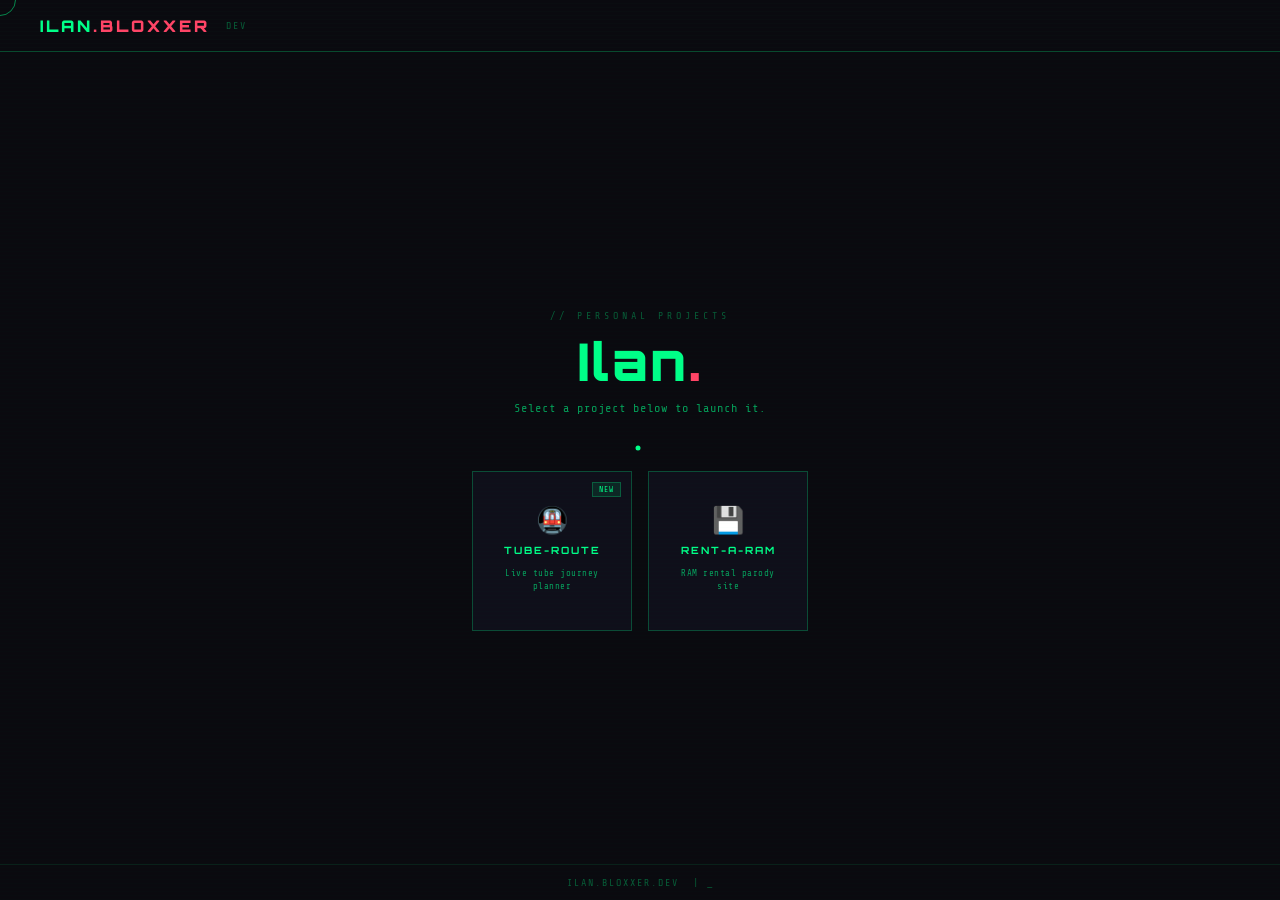
==== commit 0face777: "Add retro style to homepage" ====
--- a/index.html
+++ b/index.html
@@ -1,33 +1,215 @@
 <!DOCTYPE html>
-
 <html lang="en">
 <head>
-    <meta charset="UTF-8">
-    <meta name="viewport" content="width=device-width, initial-scale=1.0">
-
-    <meta name="Description" content="Ilan.Bloxxer.Dev: Ilan is the best!">
-
-    <script src="main.js" defer></script>
-    <link href="styles.css" rel="stylesheet">
-
-    <link href="https://api.fontshare.com/v2/css?f[]=satoshi@1&display=swap" rel="stylesheet"> 
-
-    <title>Ilan.Bloxxer.Dev</title>
+<meta charset="UTF-8">
+<meta name="viewport" content="width=device-width, initial-scale=1.0">
+<meta name="description" content="Ilan.Bloxxer.Dev: Ilan is the best!">
+<title>Ilan.Bloxxer.Dev</title>
+<style>
+@import url('https://fonts.googleapis.com/css2?family=Orbitron:wght@400;700;900&family=Share+Tech+Mono&display=swap');
+
+*,*::before,*::after{box-sizing:border-box;margin:0;padding:0;cursor:none!important}
+
+:root{
+  --green:#00ff88;--red:#ff4466;--yellow:#ffcc00;
+  --bg:#0a0a0f;--bg2:#0f0f1a;
+  --border:#00ff8818;--border2:#00ff8840;
+  --text-dim:#00ff8855;--text-mid:#00ff8899;
+}
+
+body{
+  font-family:'Share Tech Mono',monospace;
+  background:var(--bg);
+  color:var(--green);
+  min-height:100vh;
+  display:flex;
+  flex-direction:column;
+  align-items:center;
+  justify-content:center;
+  overflow:hidden;
+}
+
+/* scanlines */
+body::before{
+  content:'';pointer-events:none;position:fixed;inset:0;
+  background:repeating-linear-gradient(to bottom,transparent 0px,transparent 3px,rgba(0,255,136,.012) 3px,rgba(0,255,136,.012) 4px);
+  z-index:9000;
+}
+
+/* cursor */
+#cursor-outer{position:fixed;pointer-events:none;z-index:99999;width:32px;height:32px;border:1px solid rgba(0,255,136,.5);border-radius:50%;transform:translate(-50%,-50%);transition:width .2s,height .2s,border-color .2s,background .2s;}
+#cursor-inner{position:fixed;pointer-events:none;z-index:99999;width:5px;height:5px;background:var(--green);border-radius:50%;transform:translate(-50%,-50%);transition:width .15s,height .15s;}
+body.ch #cursor-outer{width:52px;height:52px;border-color:rgba(0,255,136,.8);background:rgba(0,255,136,.06);}
+body.ch #cursor-inner{width:6px;height:6px;background:#00ffaa;}
+
+/* nav strip */
+nav{
+  position:fixed;top:0;left:0;right:0;
+  height:52px;
+  background:var(--bg);
+  border-bottom:1px solid var(--border2);
+  display:flex;align-items:center;padding:0 40px;
+  z-index:100;
+}
+.logo{font-family:'Orbitron',monospace;font-size:16px;font-weight:900;letter-spacing:3px;}
+.logo span{color:var(--red);}
+.nav-sub{margin-left:16px;font-size:10px;letter-spacing:2px;color:var(--text-dim);}
+
+/* main */
+main{
+  display:flex;
+  flex-direction:column;
+  align-items:center;
+  justify-content:center;
+  min-height:100vh;
+  width:100%;
+  padding:80px 24px 40px;
+}
+
+/* title block */
+.title-block{text-align:center;margin-bottom:56px;}
+.eyebrow{font-size:10px;letter-spacing:4px;color:var(--text-dim);margin-bottom:14px;}
+.eyebrow::before{content:'// ';}
+h1{font-family:'Orbitron',monospace;font-size:52px;font-weight:900;line-height:1;letter-spacing:2px;}
+h1 span{color:var(--red);}
+.sub{font-size:12px;color:var(--text-mid);margin-top:14px;letter-spacing:1px;}
+
+/* projects grid */
+.projects{
+  display:flex;
+  flex-wrap:wrap;
+  gap:16px;
+  justify-content:center;
+  max-width:700px;
+}
+
+/* project card */
+.project{
+  width:160px;
+  aspect-ratio:1/1;
+  background:var(--bg2);
+  border:1px solid var(--border2);
+  display:flex;
+  flex-direction:column;
+  align-items:center;
+  justify-content:center;
+  gap:10px;
+  padding:20px;
+  transition:border-color .2s,background .2s,transform .2s;
+  text-decoration:none;
+  color:var(--green);
+  position:relative;
+  overflow:hidden;
+}
+.project::before{
+  content:'';position:absolute;inset:0;
+  background:radial-gradient(circle at 50% 0%,rgba(0,255,136,.07) 0%,transparent 70%);
+  opacity:0;transition:opacity .25s;
+}
+.project:hover{
+  border-color:var(--green);
+  background:#0f0f1a;
+  transform:translateY(-4px);
+}
+.project:hover::before{opacity:1;}
+
+.project-icon{
+  font-size:26px;
+  line-height:1;
+}
+.project-name{
+  font-family:'Orbitron',monospace;
+  font-size:10px;
+  font-weight:700;
+  letter-spacing:2px;
+  text-align:center;
+  line-height:1.3;
+}
+.project-desc{
+  font-size:9px;
+  color:var(--text-mid);
+  text-align:center;
+  letter-spacing:.5px;
+  line-height:1.5;
+}
+.project-badge{
+  position:absolute;top:10px;right:10px;
+  font-size:8px;letter-spacing:1px;
+  padding:2px 6px;
+  border:1px solid;
+}
+.badge-new{color:var(--green);border-color:var(--border2);background:rgba(0,255,136,.1);}
+.badge-wip{color:var(--yellow);border-color:rgba(255,204,0,.3);background:rgba(255,204,0,.07);}
+
+/* footer */
+footer{
+  position:fixed;bottom:0;left:0;right:0;
+  height:36px;
+  border-top:1px solid var(--border);
+  display:flex;align-items:center;justify-content:center;
+  font-size:10px;color:var(--text-dim);letter-spacing:2px;
+}
+.blink{animation:blink 1.2s step-end infinite;}
+@keyframes blink{50%{opacity:0;}}
+
+@media(max-width:480px){
+  h1{font-size:32px;}
+  .project{width:140px;}
+  nav{padding:0 16px;}
+}
+</style>
 </head>
 <body>
-    <h3 class="Text" id="Title">Home - Ilan.Bloxxer.Dev</h1>
-    <div id="CenterContent">
-        <h1 class="Text Infipad" id="ProjectsTitle">Projects</h1>
-        <div id="ProjectsContainer" class="Text">
-            
-            <div class="Project Text" title="Plan Any Tube Journey!" onclick="location.href='https://ilan.Bloxxer.dev/tube-route?accepted=true'">
-                Tube-Route
-            </div>
-            
-            <div class="Project Text" title="A funny parody site, made to show what the effects of rising RAM prices will be." onclick="location.href='https://ilan.Bloxxer.dev/rent-a-ram?accepted=true'">
-                RentARam
-            </div>
-        </div>
-    </div>
+
+<div id="cursor-outer"></div>
+<div id="cursor-inner"></div>
+
+<nav>
+  <span class="logo">ILAN<span>.BLOXXER</span></span>
+  <span class="nav-sub">DEV</span>
+</nav>
+
+<main>
+  <div class="title-block">
+    <div class="eyebrow">PERSONAL PROJECTS</div>
+    <h1>Ilan<span>.</span></h1>
+    <div class="sub">Select a project below to launch it.</div>
+  </div>
+
+  <div class="projects">
+
+    <a class="project" href="https://ilan.bloxxer.dev/tube-route?accepted=true" title="Plan any London tube journey live">
+      <span class="project-badge badge-new">NEW</span>
+      <div class="project-icon">🚇</div>
+      <div class="project-name">TUBE-ROUTE</div>
+      <div class="project-desc">Live tube journey planner</div>
+    </a>
+
+    <a class="project" href="https://ilan.bloxxer.dev/rent-a-ram?accepted=true" title="A parody site about renting RAM">
+      <div class="project-icon">💾</div>
+      <div class="project-name">RENT-A-RAM</div>
+      <div class="project-desc">RAM rental parody site</div>
+    </a>
+
+  </div>
+</main>
+
+<footer>
+  ILAN.BLOXXER.DEV &nbsp;|&nbsp; <span class="blink">_</span>
+</footer>
+
+<script>
+(function(){
+  var o=document.getElementById('cursor-outer'),i=document.getElementById('cursor-inner');
+  if(!o||!i)return;
+  var mx=0,my=0,ox=0,oy=0;
+  document.addEventListener('mousemove',function(e){mx=e.clientX;my=e.clientY;i.style.left=mx+'px';i.style.top=my+'px';});
+  (function a(){ox+=(mx-ox)*.12;oy+=(my-oy)*.12;o.style.left=Math.round(ox*10)/10+'px';o.style.top=Math.round(oy*10)/10+'px';requestAnimationFrame(a);})();
+  document.querySelectorAll('a,.project').forEach(function(el){
+    el.addEventListener('mouseenter',function(){document.body.classList.add('ch');});
+    el.addEventListener('mouseleave',function(){document.body.classList.remove('ch');});
+  });
+})();
+</script>
 </body>
 </html>
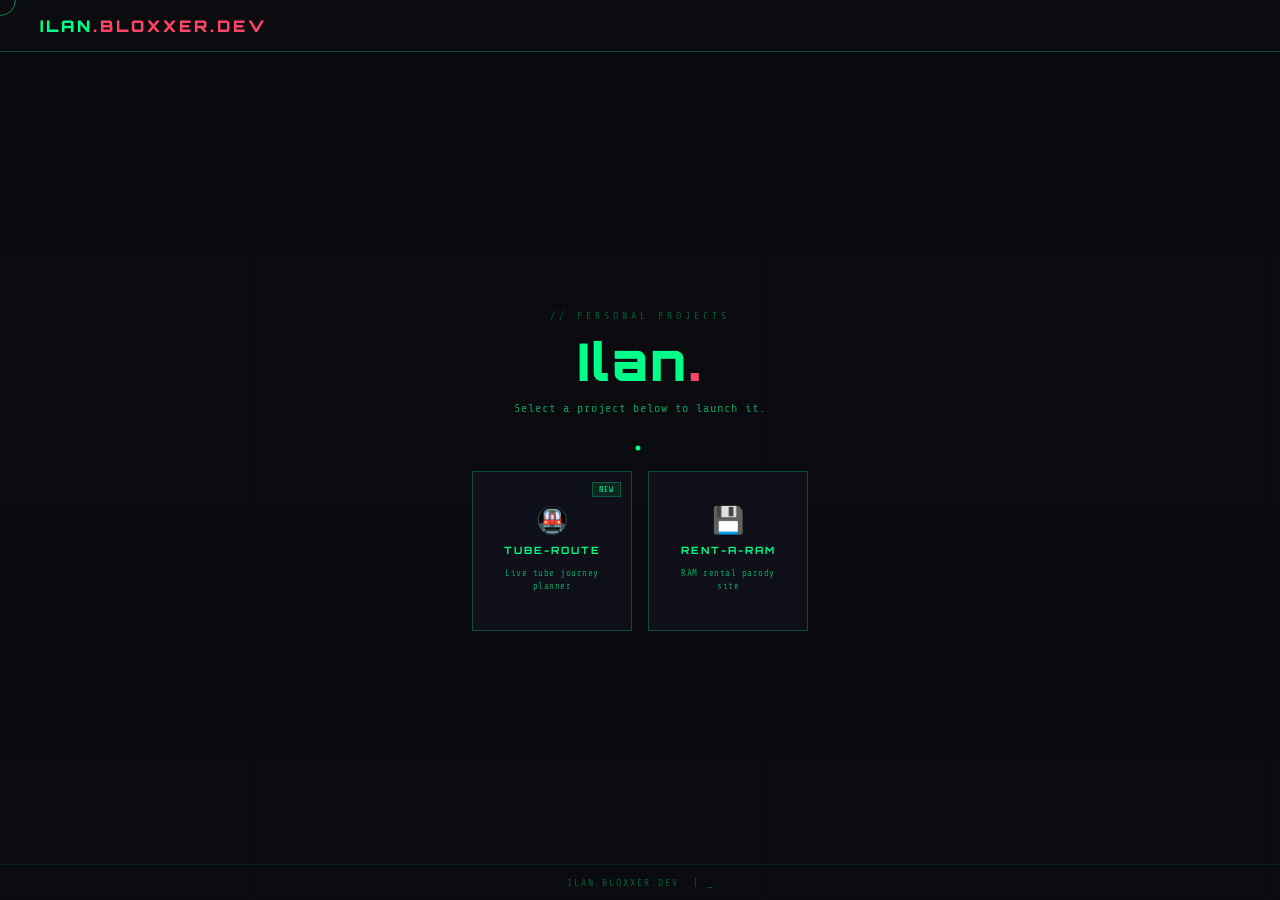
==== commit 17cc74c3: "Update logo text to include '.DEV'" ====
--- a/index.html
+++ b/index.html
@@ -165,8 +165,7 @@
 <div id="cursor-inner"></div>
 
 <nav>
-  <span class="logo">ILAN<span>.BLOXXER</span></span>
-  <span class="nav-sub">DEV</span>
+  <span class="logo">ILAN<span>.BLOXXER.DEV</span>
 </nav>
 
 <main>
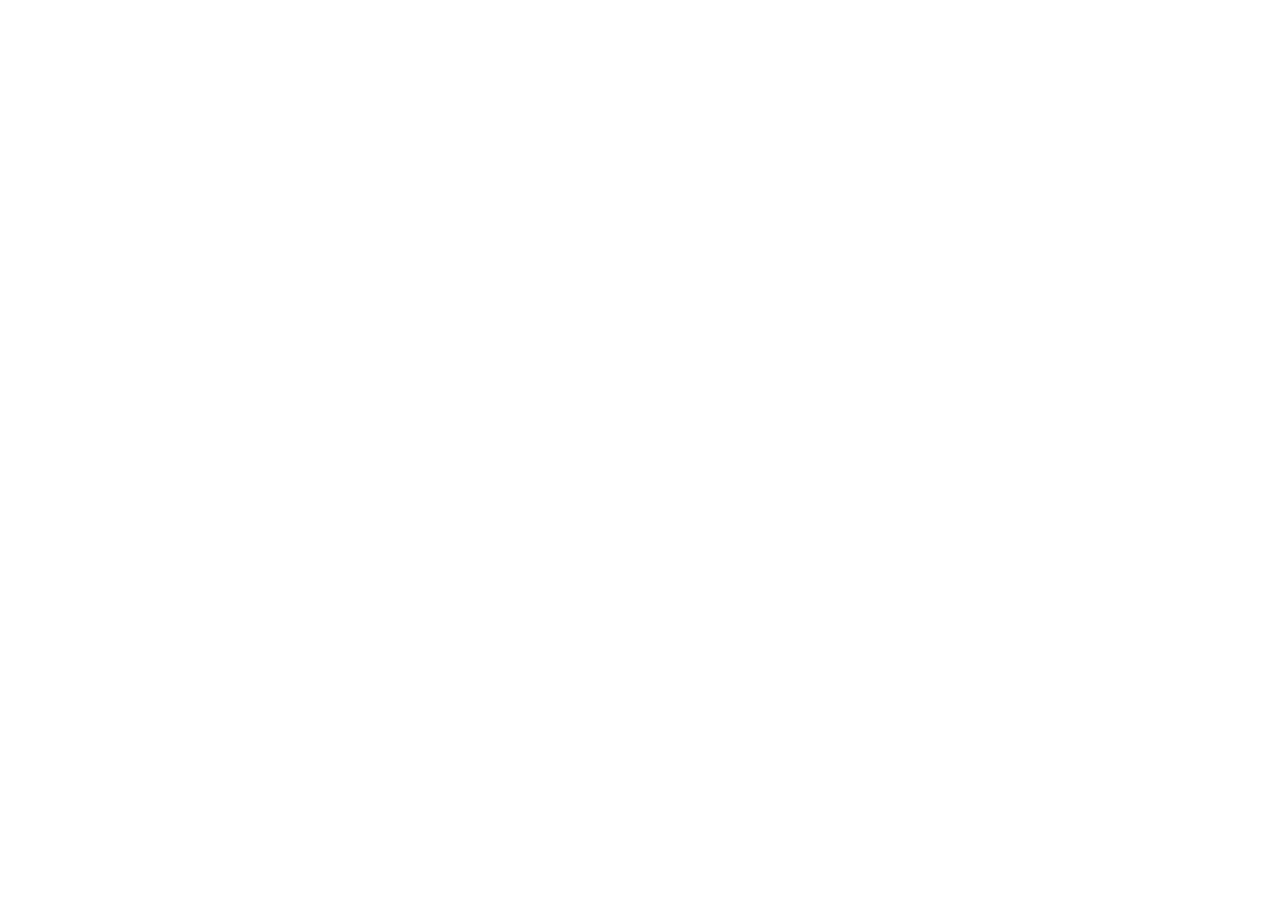
==== commit 990c6791: "Fix popup" ====
--- a/index.html
+++ b/index.html
@@ -1,6 +1,7 @@
 <!DOCTYPE html>
 <html lang="en">
 <head>
+<script src="/global/redirect.js"></script>
 <meta charset="UTF-8">
 <meta name="viewport" content="width=device-width, initial-scale=1.0">
 <meta name="description" content="Ilan.Bloxxer.Dev: Ilan is the best!">
